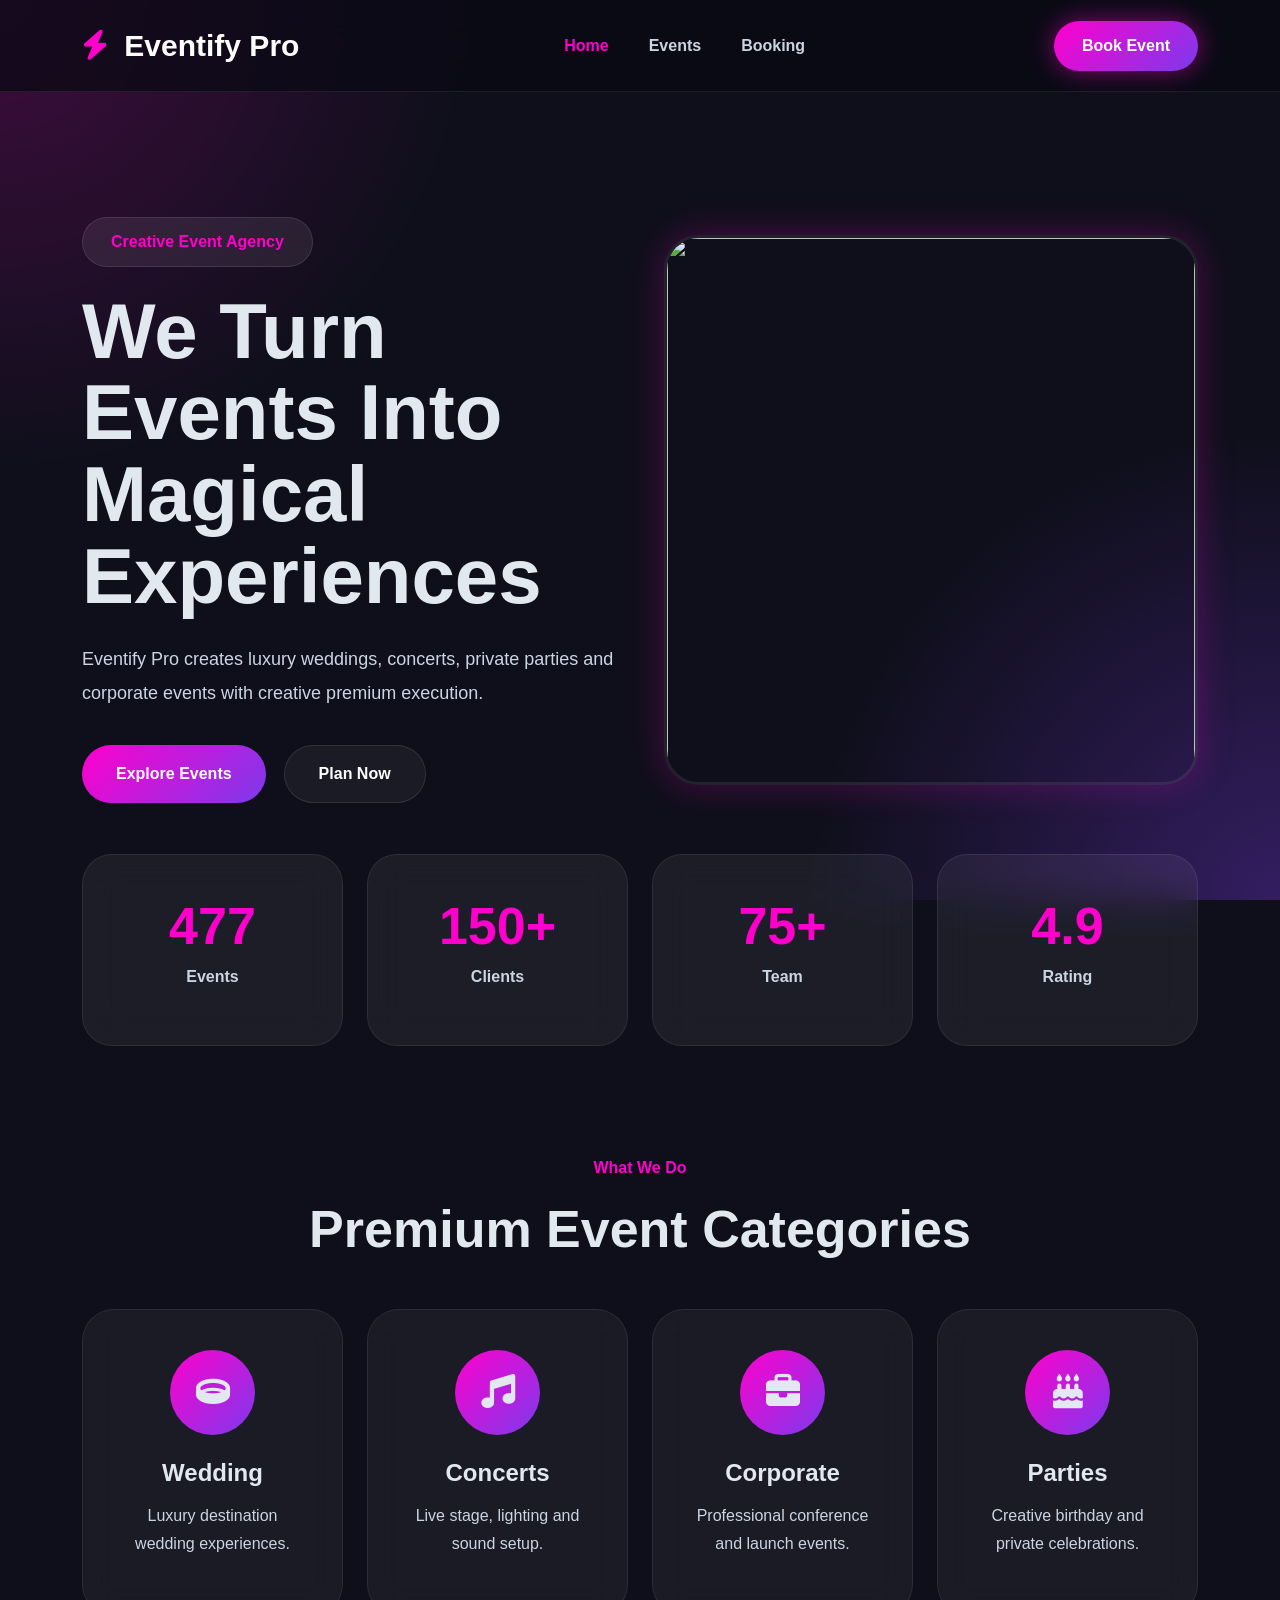
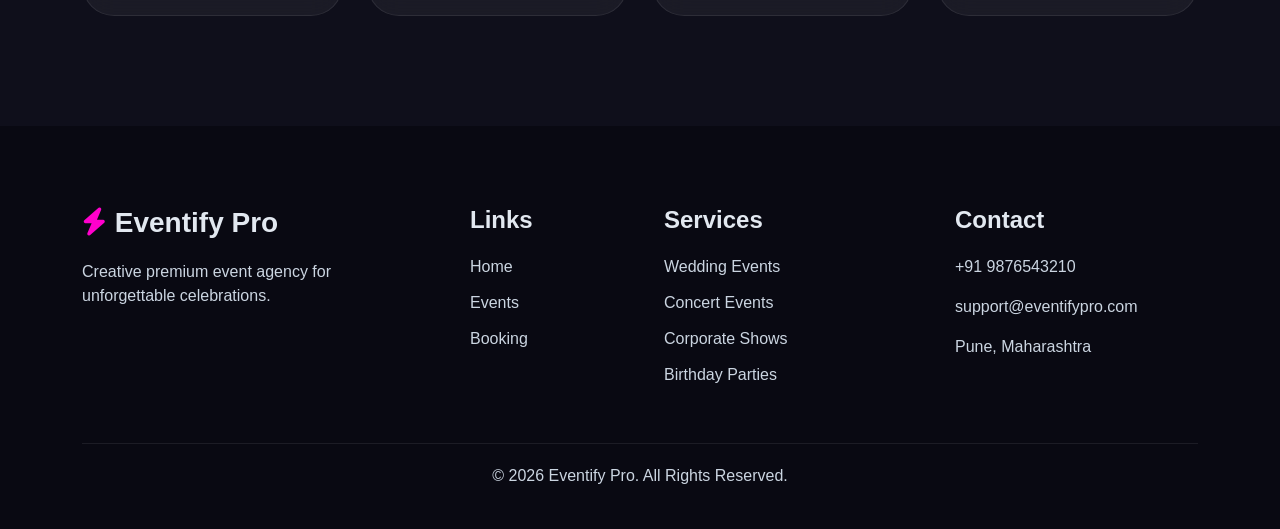
==== index.html @ c185d81f "Add files via upload" ====
<!DOCTYPE html>
<html lang="en">

<head>
    <meta charset="UTF-8">
    <meta name="viewport" content="width=device-width, initial-scale=1.0">

    <title>Eventify Pro</title>

    <link href="https://cdn.jsdelivr.net/npm/bootstrap@5.3.3/dist/css/bootstrap.min.css" rel="stylesheet">

    <link rel="stylesheet" href="https://cdnjs.cloudflare.com/ajax/libs/font-awesome/6.5.1/css/all.min.css">

    <link rel="stylesheet" href="style.css">
</head>

<body>

    <nav class="navbar navbar-expand-lg fixed-top neon-navbar">

        <div class="container">

            <a class="navbar-brand neon-logo" href="index.html">

                <i class="fa-solid fa-bolt"></i>
                Eventify Pro

            </a>

            <button class="navbar-toggler menu-btn" type="button" data-bs-toggle="collapse" data-bs-target="#navbarNav">

                <i class="fa-solid fa-bars"></i>

            </button>

            <div class="collapse navbar-collapse" id="navbarNav">

                <ul class="navbar-nav mx-auto">

                    <li class="nav-item">
                        <a class="nav-link active" href="index.html">

                            Home

                        </a>
                    </li>

                    <li class="nav-item">
                        <a class="nav-link" href="events.html">

                            Events

                        </a>
                    </li>

                    <li class="nav-item">
                        <a class="nav-link" href="booking.html">

                            Booking

                        </a>
                    </li>

                </ul>

                <a href="booking.html" class="neon-btn">

                    Book Event

                </a>

            </div>

        </div>

    </nav>

    <section class="hero-section">

        <div class="container">

            <div class="row align-items-center g-5">

                <div class="col-lg-6">

                    <span class="hero-badge">

                        Creative Event Agency

                    </span>

                    <h1>

                        We Turn Events Into Magical Experiences

                    </h1>

                    <p>

                        Eventify Pro creates luxury weddings,
                        concerts, private parties and corporate events
                        with creative premium execution.

                    </p>

                    <div class="hero-buttons">

                        <a href="events.html" class="primary-btn">

                            Explore Events

                        </a>

                        <a href="booking.html" class="secondary-btn">

                            Plan Now

                        </a>

                    </div>

                </div>

                <div class="col-lg-6">

                    <div class="hero-image-wrapper">

                        <img
                            src="https://images.unsplash.com/photo-1492684223066-81342ee5ff30?auto=format&fit=crop&w=900&q=80">

                    </div>

                </div>

            </div>

        </div>

    </section>

    <section class="floating-stats">

        <div class="container">

            <div class="row g-4">

                <div class="col-md-3 col-6">

                    <div class="glass-card">

                        <h3 class="counter" data-target="500">

                            0

                        </h3>

                        <p>Events</p>

                    </div>

                </div>

                <div class="col-md-3 col-6">

                    <div class="glass-card">

                        <h3 class="counter" data-target="150">

                            0

                        </h3>

                        <p>Clients</p>

                    </div>

                </div>

                <div class="col-md-3 col-6">

                    <div class="glass-card">

                        <h3 class="counter" data-target="75">

                            0

                        </h3>

                        <p>Team</p>

                    </div>

                </div>

                <div class="col-md-3 col-6">

                    <div class="glass-card">

                        <h3>4.9</h3>

                        <p>Rating</p>

                    </div>

                </div>

            </div>

        </div>

    </section>

    <section class="services-section">

        <div class="container">

            <div class="section-title text-center mb-5">

                <span>What We Do</span>

                <h2>Premium Event Categories</h2>

            </div>

            <div class="row g-4">

                <div class="col-md-6 col-lg-3">

                    <div class="neon-card">

                        <i class="fa-solid fa-ring"></i>

                        <h4>Wedding</h4>

                        <p>Luxury destination wedding experiences.</p>

                    </div>

                </div>

                <div class="col-md-6 col-lg-3">

                    <div class="neon-card">

                        <i class="fa-solid fa-music"></i>

                        <h4>Concerts</h4>

                        <p>Live stage, lighting and sound setup.</p>

                    </div>

                </div>

                <div class="col-md-6 col-lg-3">

                    <div class="neon-card">

                        <i class="fa-solid fa-briefcase"></i>

                        <h4>Corporate</h4>

                        <p>Professional conference and launch events.</p>

                    </div>

                </div>

                <div class="col-md-6 col-lg-3">

                    <div class="neon-card">

                        <i class="fa-solid fa-cake-candles"></i>

                        <h4>Parties</h4>

                        <p>Creative birthday and private celebrations.</p>

                    </div>

                </div>

            </div>

        </div>

    </section>

    <footer class="neon-footer">

        <div class="container">

            <div class="row g-5">

                <div class="col-lg-4">

                    <h3>

                        <i class="fa-solid fa-bolt"></i>
                        Eventify Pro

                    </h3>

                    <p>

                        Creative premium event agency for unforgettable celebrations.

                    </p>

                </div>

                <div class="col-lg-2">

                    <h4>Links</h4>

                    <ul>

                        <li><a href="index.html">Home</a></li>
                        <li><a href="events.html">Events</a></li>
                        <li><a href="booking.html">Booking</a></li>

                    </ul>

                </div>

                <div class="col-lg-3">

                    <h4>Services</h4>

                    <ul>

                        <li>Wedding Events</li>
                        <li>Concert Events</li>
                        <li>Corporate Shows</li>
                        <li>Birthday Parties</li>

                    </ul>

                </div>

                <div class="col-lg-3">

                    <h4>Contact</h4>

                    <p>+91 9876543210</p>
                    <p>support@eventifypro.com</p>
                    <p>Pune, Maharashtra</p>

                </div>

            </div>

            <div class="footer-bottom">

                <p>

                    © 2026 Eventify Pro. All Rights Reserved.

                </p>

            </div>

        </div>

    </footer>

    <script src="https://cdn.jsdelivr.net/npm/bootstrap@5.3.3/dist/js/bootstrap.bundle.min.js"></script>

    <script src="script.js"></script>

</body>

</html>
---- style.css ----
* {
    margin: 0;
    padding: 0;
    box-sizing: border-box;
}

:root {
    --primary: #ff00cc;
    --secondary: #7c3aed;
    --dark: #0f0f1b;
    --light: #f8fafc;
    --white: #ffffff;
    --text: #e2e8f0;
}

body {
    font-family: Arial, sans-serif;
    background: var(--dark);
    color: var(--text);
    overflow-x: hidden;
}

/* NAVBAR */

.neon-navbar {
    background: rgba(10, 10, 20, 0.75);
    backdrop-filter: blur(18px);
    padding: 18px 0;
    transition: 0.3s;
    border-bottom: 1px solid rgba(255, 255, 255, 0.08);
}

.neon-logo {
    color: white !important;
    font-size: 30px;
    font-weight: 900;
}

.neon-logo i {
    color: #ff00cc;
    margin-right: 8px;
}

.menu-btn {
    color: white;
    border: none;
    font-size: 24px;
}

.nav-link {
    color: #cbd5e1 !important;
    margin: 0 12px;
    font-weight: 800;
}

.nav-link:hover,
.nav-link.active {
    color: #ff00cc !important;
}

.neon-btn {
    background: linear-gradient(135deg, #ff00cc, #7c3aed);
    color: white;
    text-decoration: none;
    padding: 13px 28px;
    border-radius: 50px;
    font-weight: 900;
    box-shadow: 0 0 25px rgba(255, 0, 204, 0.5);
}

/* HERO */

.hero-section,
.page-hero {
    min-height: 100vh;
    display: flex;
    align-items: center;
    background:
        radial-gradient(circle at top left, #ff00cc33, transparent 30%),
        radial-gradient(circle at bottom right, #7c3aed55, transparent 30%),
        #0f0f1b;
    padding-top: 120px;
}

.page-hero {
    min-height: 55vh;
}

.hero-badge {
    display: inline-block;
    background: rgba(255, 255, 255, 0.08);
    border: 1px solid rgba(255, 255, 255, 0.1);
    color: #ff00cc;
    padding: 12px 28px;
    border-radius: 50px;
    font-weight: 900;
    margin-bottom: 24px;
}

.hero-section h1,
.page-hero h1 {
    font-size: 78px;
    font-weight: 900;
    line-height: 1.05;
    margin-bottom: 24px;
}

.hero-section p,
.page-hero p {
    color: #cbd5e1;
    font-size: 18px;
    line-height: 1.9;
}

.hero-buttons {
    display: flex;
    gap: 18px;
    margin-top: 35px;
    flex-wrap: wrap;
}

.primary-btn,
.secondary-btn {
    min-height: 58px;
    padding: 0 34px;
    border-radius: 50px;
    display: inline-flex;
    align-items: center;
    justify-content: center;
    text-decoration: none;
    font-weight: 900;
}

.primary-btn {
    background: linear-gradient(135deg, #ff00cc, #7c3aed);
    color: white;
}

.secondary-btn {
    border: 1px solid rgba(255, 255, 255, 0.1);
    color: white;
    background: rgba(255, 255, 255, 0.05);
}

.hero-image-wrapper {
    position: relative;
}

.hero-image-wrapper img {
    width: 100%;
    height: 550px;
    object-fit: cover;
    border-radius: 35px;
    border: 3px solid rgba(255, 255, 255, 0.08);
    box-shadow: 0 0 35px rgba(255, 0, 204, 0.25);
}

/* STATS */

.floating-stats {
    margin-top: -70px;
    position: relative;
    z-index: 5;
}

.glass-card {
    background: rgba(255, 255, 255, 0.06);
    border: 1px solid rgba(255, 255, 255, 0.08);
    backdrop-filter: blur(18px);
    border-radius: 30px;
    padding: 40px;
    text-align: center;
}

.glass-card h3 {
    font-size: 52px;
    font-weight: 900;
    color: #ff00cc;
}

.glass-card p {
    color: #cbd5e1;
    font-weight: 700;
}

/* SECTION */

.section-title span {
    color: #ff00cc;
    font-weight: 900;
}

.section-title h2 {
    font-size: 52px;
    font-weight: 900;
    margin-top: 18px;
}

/* SERVICES */

.services-section,
.events-section,
.booking-section {
    padding: 110px 0;
}

.neon-card {
    background: rgba(255, 255, 255, 0.05);
    border: 1px solid rgba(255, 255, 255, 0.08);
    backdrop-filter: blur(16px);
    border-radius: 32px;
    padding: 40px;
    text-align: center;
    transition: 0.3s;
    height: 100%;
}

.neon-card:hover,
.creative-card:hover {
    transform: translateY(-10px);
    box-shadow: 0 0 35px rgba(255, 0, 204, 0.25);
}

.neon-card i {
    width: 85px;
    height: 85px;
    background: linear-gradient(135deg, #ff00cc, #7c3aed);
    border-radius: 50%;
    display: flex;
    align-items: center;
    justify-content: center;
    font-size: 34px;
    margin: auto;
    margin-bottom: 24px;
}

.neon-card h4 {
    font-weight: 900;
    margin-bottom: 14px;
}

.neon-card p {
    color: #cbd5e1;
    line-height: 1.8;
}

/* EVENTS */

.filter-btn {
    border: none;
    background: rgba(255, 255, 255, 0.08);
    color: white;
    padding: 13px 28px;
    border-radius: 50px;
    margin: 6px;
    font-weight: 900;
}

.filter-btn.active,
.filter-btn:hover {
    background: linear-gradient(135deg, #ff00cc, #7c3aed);
}

.creative-card {
    overflow: hidden;
    border-radius: 34px;
    background: rgba(255, 255, 255, 0.05);
    border: 1px solid rgba(255, 255, 255, 0.08);
    transition: 0.3s;
    height: 100%;
}

.creative-card img {
    width: 100%;
    height: 280px;
    object-fit: cover;
}

.creative-content {
    padding: 28px;
}

.creative-content span {
    color: #ff00cc;
    font-weight: 900;
}

.creative-content h4 {
    font-size: 28px;
    font-weight: 900;
    margin: 14px 0;
}

.creative-content p {
    color: #cbd5e1;
    line-height: 1.8;
}

.creative-footer {
    display: flex;
    justify-content: space-between;
    align-items: center;
    margin-top: 24px;
}

.creative-footer h5 {
    font-size: 30px;
    font-weight: 900;
}

.creative-footer a {
    background: linear-gradient(135deg, #ff00cc, #7c3aed);
    color: white;
    text-decoration: none;
    padding: 12px 24px;
    border-radius: 50px;
    font-weight: 900;
}

/* BOOKING */

.booking-glass {
    background: rgba(255, 255, 255, 0.05);
    border: 1px solid rgba(255, 255, 255, 0.08);
    backdrop-filter: blur(16px);
    border-radius: 35px;
    padding: 45px;
}

.booking-glass h2 {
    font-weight: 900;
    margin-bottom: 20px;
}

.booking-point {
    display: flex;
    gap: 14px;
    margin-top: 22px;
}

.booking-point i {
    color: #ff00cc;
    margin-top: 4px;
}

.neon-input {
    width: 100%;
    background: rgba(255, 255, 255, 0.05);
    border: 1px solid rgba(255, 255, 255, 0.08);
    border-radius: 18px;
    padding: 17px;
    color: white;
}

.neon-input:focus {
    border-color: #ff00cc;
    box-shadow: none;
    background: rgba(255, 255, 255, 0.08);
    color: white;
}

.neon-submit-btn {
    width: 100%;
    height: 58px;
    border: none;
    border-radius: 50px;
    background: linear-gradient(135deg, #ff00cc, #7c3aed);
    color: white;
    font-weight: 900;
}

/* FOOTER */

.neon-footer {
    background: #090912;
    padding: 80px 0 25px;
}

.neon-footer h3,
.neon-footer h4 {
    font-weight: 900;
    margin-bottom: 20px;
}

.neon-footer h3 i {
    color: #ff00cc;
}

.neon-footer p,
.neon-footer li,
.neon-footer a {
    color: #cbd5e1;
}

.neon-footer ul {
    list-style: none;
    padding: 0;
}

.neon-footer li {
    margin-bottom: 12px;
}

.neon-footer a {
    text-decoration: none;
}

.footer-bottom {
    border-top: 1px solid rgba(255, 255, 255, 0.08);
    margin-top: 40px;
    padding-top: 20px;
    text-align: center;
}

/* RESPONSIVE */

@media(max-width:991px) {

    .navbar-collapse {
        background: #111122;
        padding: 20px;
        border-radius: 20px;
        margin-top: 15px;
    }

    .hero-section,
    .page-hero {
        text-align: center;
        padding: 140px 0 80px;
    }

    .hero-section h1,
    .page-hero h1 {
        font-size: 48px;
    }

    .hero-buttons {
        justify-content: center;
    }

    .hero-image-wrapper img {
        height: 420px;
    }

}

@media(max-width:576px) {

    .hero-section h1,
    .page-hero h1 {
        font-size: 34px;
    }

    .section-title h2 {
        font-size: 32px;
    }

    .primary-btn,
    .secondary-btn,
    .neon-btn {
        width: 100%;
    }

    .creative-footer {
        flex-direction: column;
        align-items: flex-start;
        gap: 14px;
    }

    .booking-glass {
        padding: 28px;
    }

}
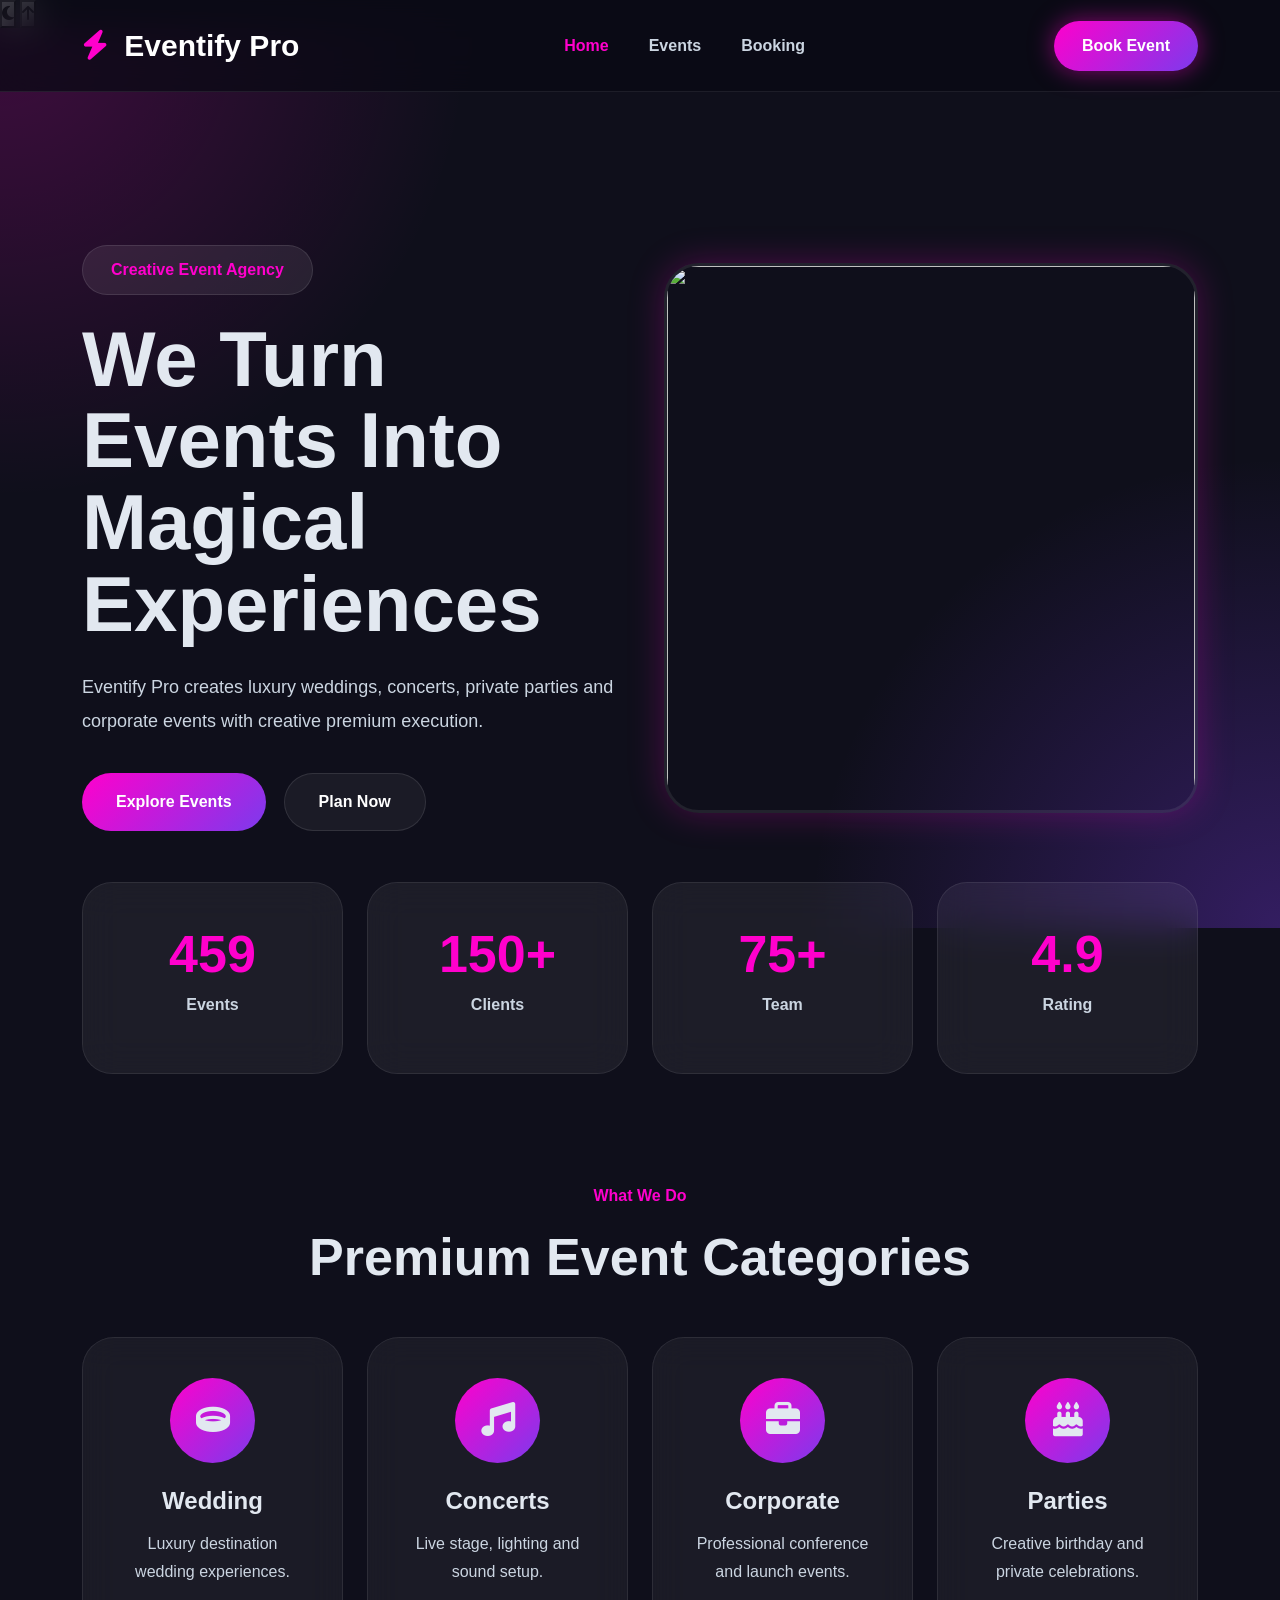
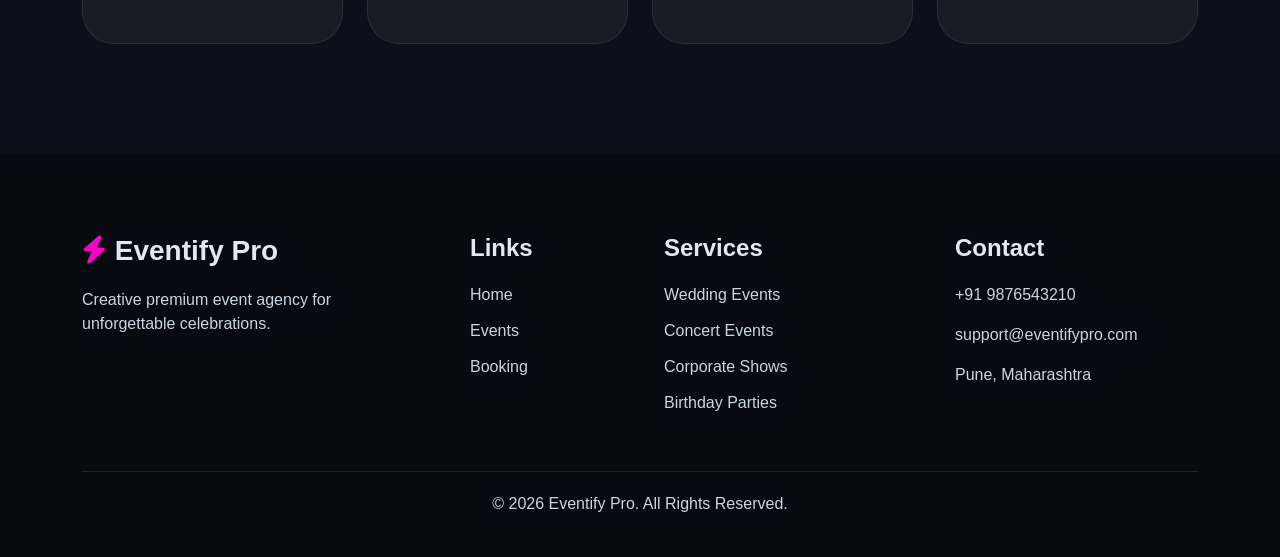
==== commit 963f466e: "Update index.html" ====
--- a/index.html
+++ b/index.html
@@ -15,6 +15,18 @@
 </head>
 
 <body>
+    <div id="preloader">
+        <div class="loader"></div>
+    </div>
+    <div id="toastBox"></div>
+
+    <button id="themeToggle" class="theme-toggle">
+        <i class="fa-solid fa-moon"></i>
+    </button>
+
+    <button id="backToTop" class="back-top-btn">
+        <i class="fa-solid fa-arrow-up"></i>
+    </button>
 
     <nav class="navbar navbar-expand-lg fixed-top neon-navbar">
 
@@ -370,4 +382,4 @@
 
 </body>
 
-</html>+</html>
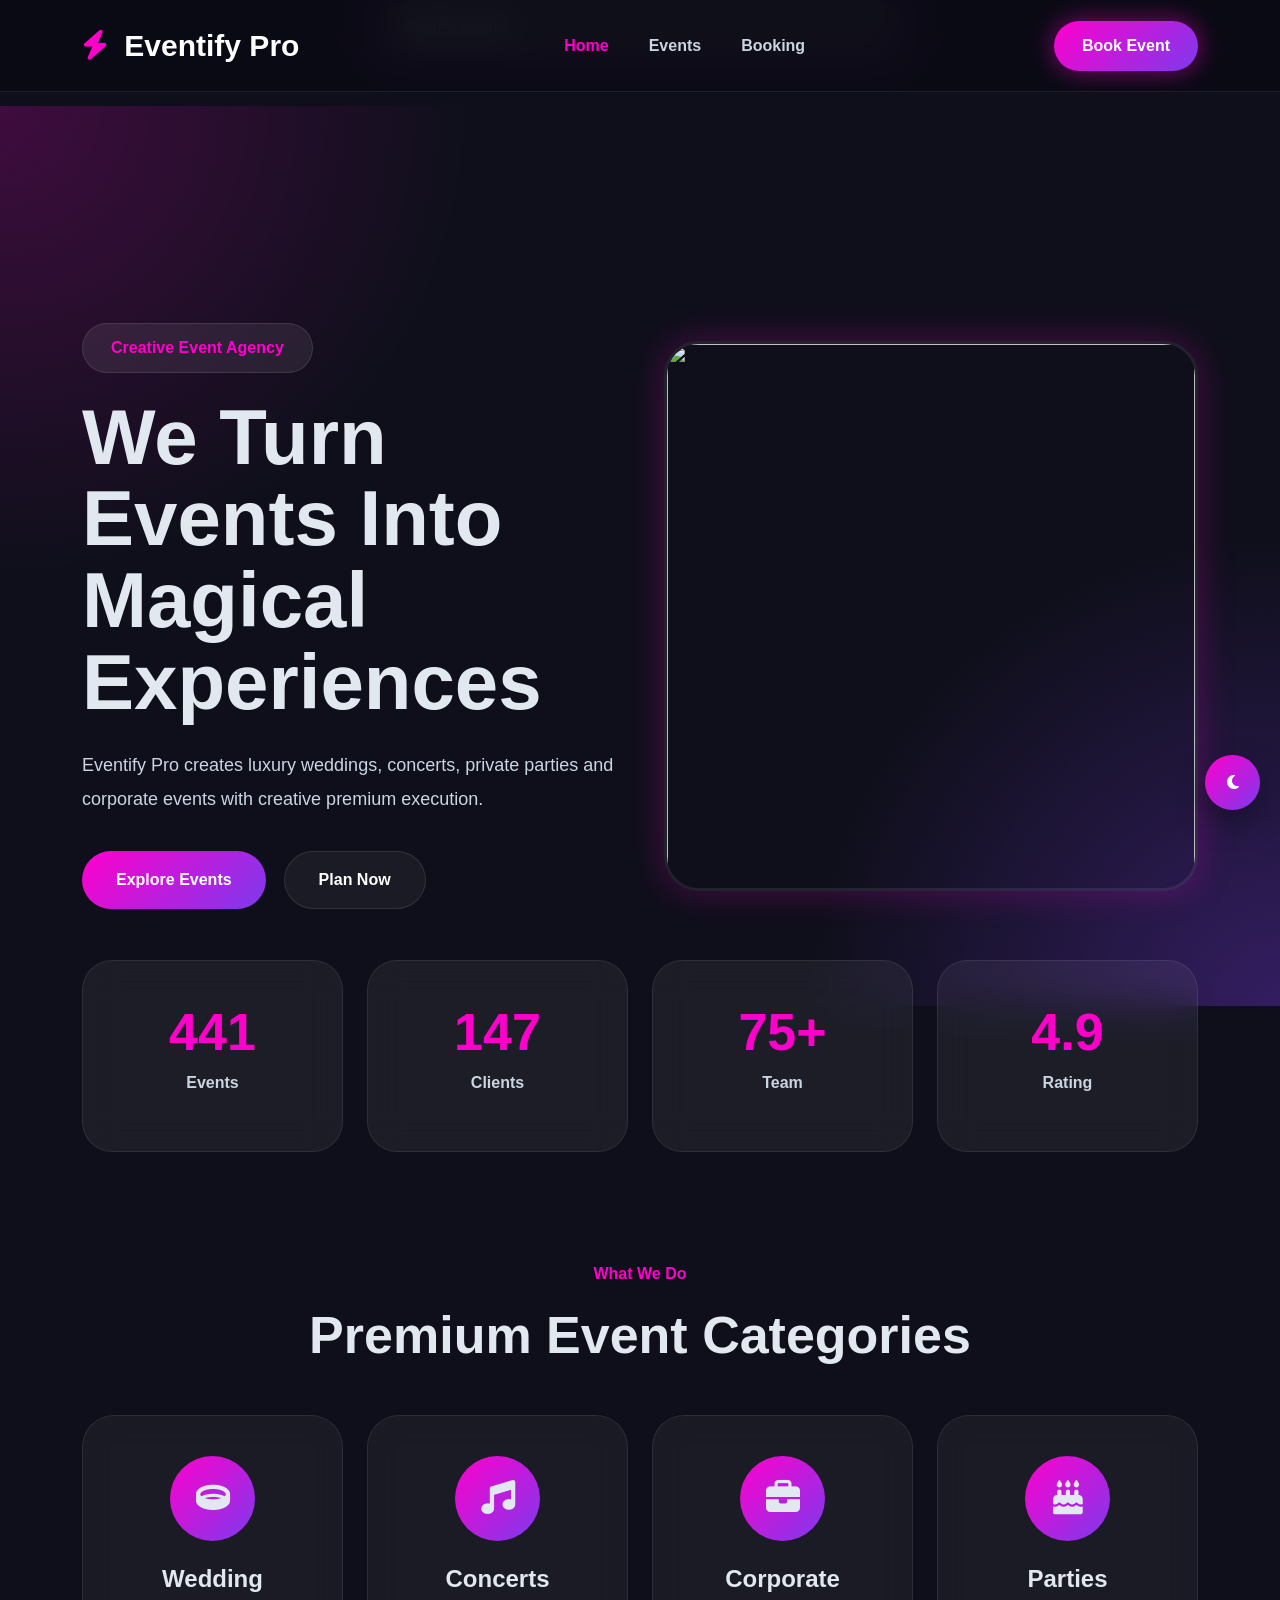
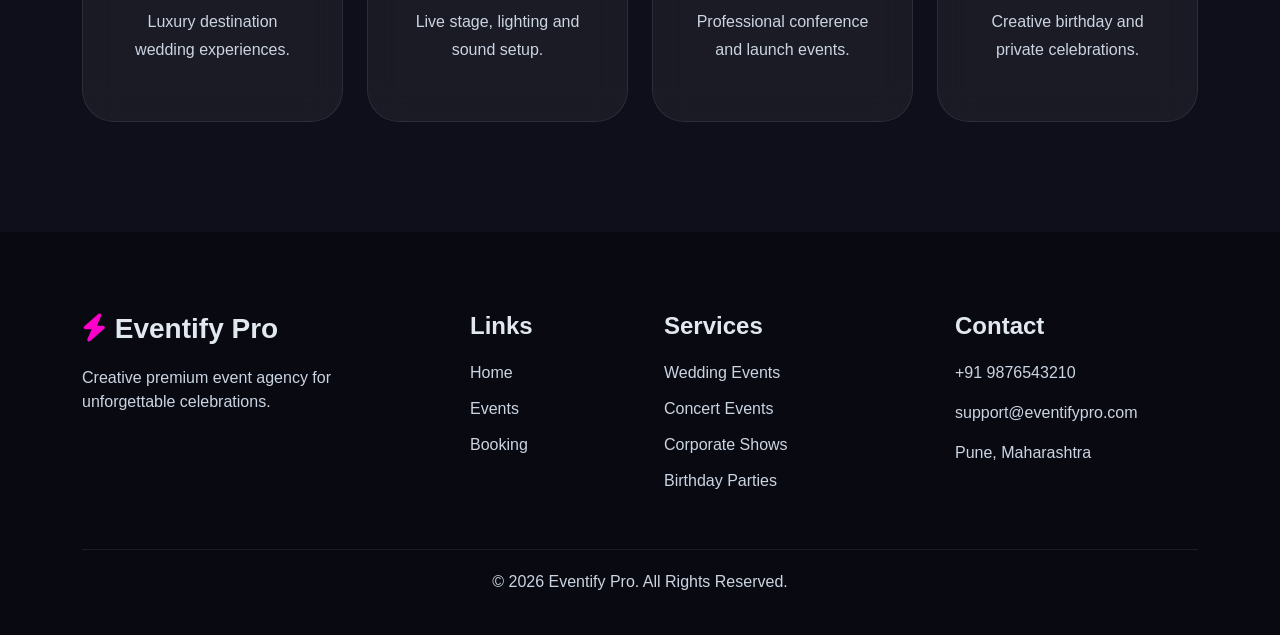
==== commit 85869c76: "Update index.html" ====
--- a/index.html
+++ b/index.html
@@ -15,6 +15,9 @@
 </head>
 
 <body>
+    <div class="event-search-box text-center mb-5">
+  <input type="text" id="eventSearch" placeholder="Search events...">
+</div>
     <div id="preloader">
         <div class="loader"></div>
     </div>
--- a/style.css
+++ b/style.css
@@ -471,4 +471,203 @@
         padding: 28px;
     }
 
-}+}
+
+/* DAY 3 ADVANCED */
+
+#preloader {
+    position: fixed;
+    inset: 0;
+    background: #0f0f1b;
+    display: flex;
+    align-items: center;
+    justify-content: center;
+    z-index: 99999;
+}
+
+.loader {
+    width: 65px;
+    height: 65px;
+    border: 6px solid rgba(255, 255, 255, 0.15);
+    border-top-color: #ff00cc;
+    border-radius: 50%;
+    animation: spin 0.8s linear infinite;
+}
+
+@keyframes spin {
+    to {
+        transform: rotate(360deg);
+    }
+}
+
+#toastBox {
+    position: fixed;
+    top: 100px;
+    right: 20px;
+    z-index: 9999;
+}
+
+.custom-toast {
+    background: linear-gradient(135deg, #ff00cc, #7c3aed);
+    color: white;
+    padding: 14px 24px;
+    border-radius: 50px;
+    margin-bottom: 12px;
+    font-weight: 900;
+    box-shadow: 0 12px 35px rgba(0, 0, 0, 0.35);
+}
+
+.theme-toggle,
+.back-top-btn {
+    position: fixed;
+    right: 20px;
+    width: 55px;
+    height: 55px;
+    border: none;
+    border-radius: 50%;
+    background: linear-gradient(135deg, #ff00cc, #7c3aed);
+    color: white;
+    z-index: 999;
+    box-shadow: 0 12px 30px rgba(0, 0, 0, 0.35);
+}
+
+.theme-toggle {
+    bottom: 90px;
+}
+
+.back-top-btn {
+    bottom: 20px;
+    opacity: 0;
+    visibility: hidden;
+    transition: 0.3s;
+}
+
+.back-top-btn.show {
+    opacity: 1;
+    visibility: visible;
+}
+
+.event-search-box input {
+    width: 100%;
+    max-width: 520px;
+    height: 58px;
+    border: none;
+    border-radius: 50px;
+    padding: 0 24px;
+    background: rgba(255, 255, 255, 0.08);
+    color: white;
+    outline: none;
+    box-shadow: 0 0 30px rgba(255, 0, 204, 0.18);
+}
+
+.event-search-box input::placeholder {
+    color: #cbd5e1;
+}
+
+.creative-card {
+    position: relative;
+}
+
+.event-fav-btn {
+    position: absolute;
+    top: 18px;
+    right: 18px;
+    width: 45px;
+    height: 45px;
+    border: none;
+    border-radius: 50%;
+    background: white;
+    color: #ff00cc;
+    z-index: 5;
+    box-shadow: 0 12px 30px rgba(0, 0, 0, 0.25);
+}
+
+.event-fav-btn.active {
+    background: #ff00cc;
+    color: white;
+}
+
+.faq-section {
+    background: #0f0f1b;
+    padding: 90px 0;
+}
+
+.faq-box {
+    max-width: 850px;
+    margin: auto;
+}
+
+.faq-item {
+    background: rgba(255, 255, 255, 0.06);
+    border: 1px solid rgba(255, 255, 255, 0.08);
+    border-radius: 22px;
+    padding: 22px;
+    margin-bottom: 18px;
+}
+
+.faq-question {
+    display: flex;
+    justify-content: space-between;
+    align-items: center;
+    cursor: pointer;
+}
+
+.faq-question h5 {
+    margin: 0;
+    font-weight: 900;
+}
+
+.faq-answer {
+    max-height: 0;
+    overflow: hidden;
+    transition: 0.3s;
+}
+
+.faq-item.active .faq-answer {
+    max-height: 180px;
+    padding-top: 18px;
+}
+
+.light-mode {
+    background: #f8fafc;
+    color: #111827;
+}
+
+.light-mode .services-section,
+.light-mode .events-section,
+.light-mode .booking-section,
+.light-mode .faq-section {
+    background: #f8fafc;
+}
+
+.light-mode .neon-card,
+.light-mode .creative-card,
+.light-mode .booking-glass,
+.light-mode .glass-card,
+.light-mode .faq-item {
+    background: white;
+    color: #111827;
+}
+
+.light-mode .neon-card p,
+.light-mode .creative-content p,
+.light-mode .booking-glass p,
+.light-mode .glass-card p,
+.light-mode .faq-answer p {
+    color: #64748b;
+}
+
+.light-mode .neon-navbar {
+    background: #111122;
+}
+
+@media(max-width:576px) {
+    #toastBox {
+        left: 15px;
+        right: 15px;
+    }
+
+    .custom-toast {
+        text-align: center;
+    }
+}
